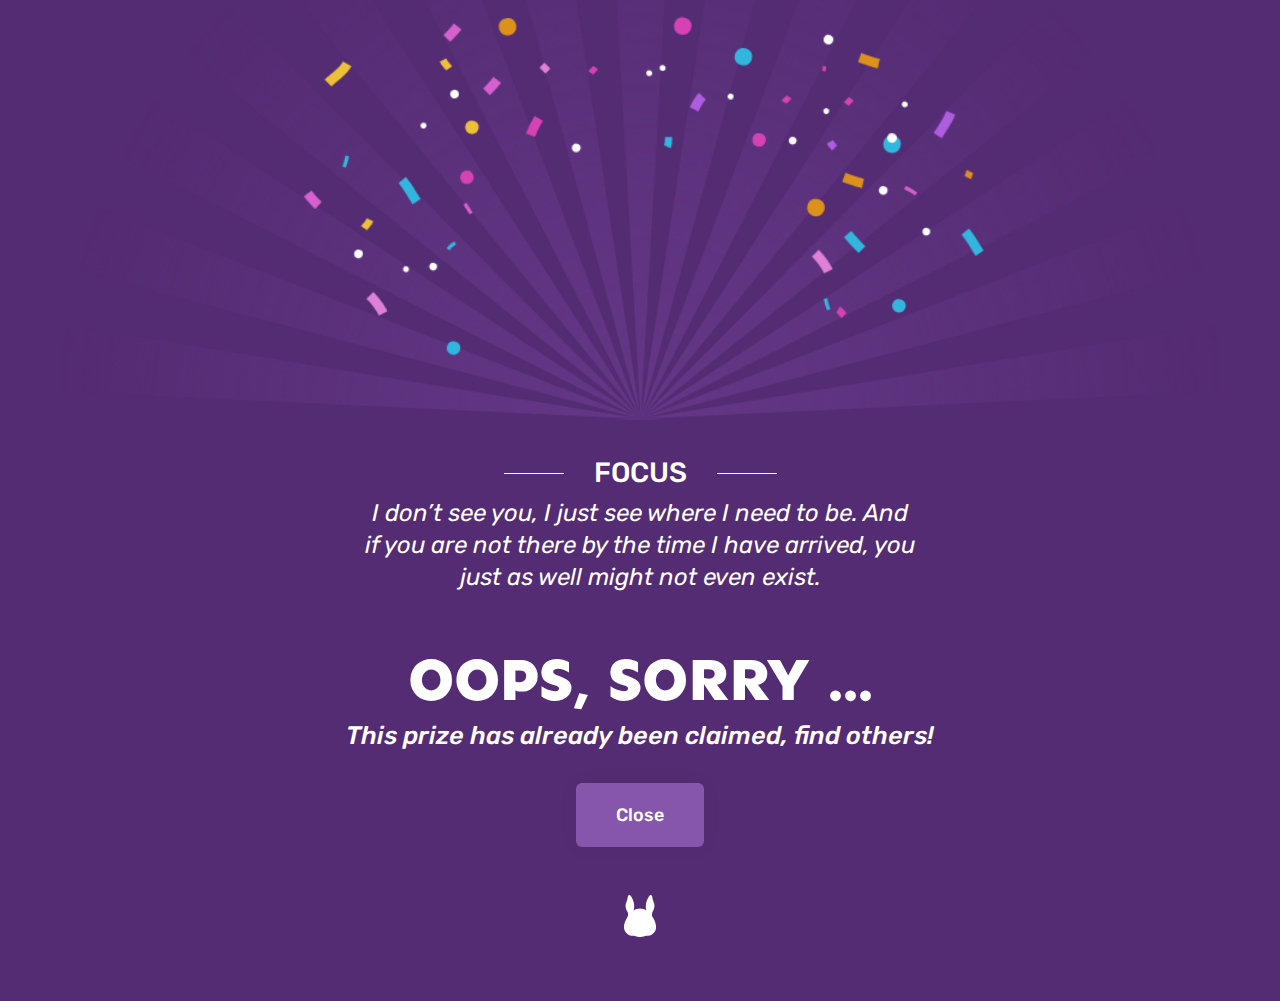
==== empty.html @ 6e360fe4 "main" ====
<!DOCTYPE html>
<html lang="en">
<head>
    <meta charset="UTF-8">
    <meta http-equiv="X-UA-Compatible" content="IE=edge">
    <meta name="viewport" content="width=device-width, initial-scale=1.0">
    <link rel="stylesheet" href="./assets/style.css">
    <title>Congratulations</title>
</head>
<body class="bg-purple">
    <main class="">
        <section class="congratulations__section">
            <div class="congratulations">
                <div class="congratulations__top-photo">
                    <img class="congratulations__photo" src="./assets/image.png" alt="">
                </div>
                <div class="congratulations__content">
                    <div class="congratulations__underphoto-wrapper">
                        <div class="congratulations__underphoto">
                            <h3 class="congratulations__underphoto-subtitle">
                                FOCUS
                            </h3>
                            <p class="congratulations__underphoto-paragraph">
                                I don’t see you, I just see where I need to be. And if you are not there by the time I have arrived, you just as well might not even exist.
                            </p>
                        </div>
                    </div>
                    <div class="congratulations__inner">
                        <h1 class="congratulations__title">
                            OOPS, sorry ...
                        </h1>
                        <h2 class="congratulations__subtitle">
                            This prize has already been claimed, find others!
                        </h2>
                        <div class="congratulations__btn-wrap">
                            <a href="#" class="congratulations__btn">
                                Close
                            </a>
                        </div>
    
                    </div>

                </div>
                
            </div>
        </section>
        
    </main>
    <footer>
        <div class="footer">
            <img src="./assets/logomark.png" alt="">
        </div>
    </footer>
</body>
</html>
---- assets/style.css ----
@import url('https://fonts.googleapis.com/css2?family=Sen:wght@800&display=swap');
@import url('https://fonts.googleapis.com/css2?family=Rubik:ital,wght@0,400;0,500;1,400;1,500&display=swap');


body{
    display: flex;
    flex-direction:column;
    min-height: 100vh;
}
main{
    flex: 1 0 auto;
}
footer{
    flex: 0 0 auto;
}
*{
    margin: 0;
    padding: 0;
}
div:empty,h1:empty,h2:empty,h3:empty,h4:empty,h5:empty,p:empty{
    display: none;
}
.bg-purple{
    background-color: #542C73;
    color: #fff;
}
.congratulations__top-photo{
    display: flex;
    align-items: flex-end;
    justify-content: center;
    width: 1200px;
    max-width:100%;
    margin: 0 auto;
    margin-bottom: 37px;;
    min-height: 420px;
    position: relative;
}
.congratulations__photo{
    position:absolute;
    z-index: -1;
    top: 0;left: 0;
    width: 100%;
    height:100%;
    background-size: 1200px auto;
    object-fit: cover;
}
.congratulations__title{
    font-family: Sen;
    font-style: normal;
    font-weight: 800;
    font-size: calc(56px + 8 * (100vw / 1960));
    line-height: 72px;
    text-transform: uppercase;
}
.congratulations__subtitle{
    margin-top:4px;
    font-family: Rubik;
    font-style: italic;
    font-weight: 500;
    font-size: calc(20px + 8 * (100vw / 1960));
    line-height: 32px;
}
.congratulations__inner{
    margin-top:50px;
    text-align: center;
    box-sizing: border-box;
}

.congratulations__input{
    -webkit-appearance: none;
    -moz-appearance:none;
    appearance: none;
    border: none;
    font-family: Rubik;
    font-style: normal;
    font-weight: normal;
    font-size: 18px;
    line-height: 32px;
    max-width: 100%;
    width: 538px;
    box-sizing: border-box;
    padding: 16px 32px;
    border-radius: 6px;
    outline: none;
}
.congratulations__input::placeholder{
    font-family: Rubik;
    font-style: normal;
    font-weight: normal;
    font-size: 18px;
    line-height: 32px;
    text-align: center;
    color: #A6A6A6;
    opacity: 0.4;
}
.congratulations__form-title{
    font-family: Rubik;
    font-style: normal;
    font-weight: normal;
    font-size: calc(16px + 8 * (100vw / 1960));;
    line-height: 32px;
}
.congratulations__form, .congratulations__content{
    margin-top:72px;
}
.congratulations__content{
    width: 800px;
    max-width:100%;
    margin: 0 auto;
    padding: 0 20px;
    box-sizing: border-box;
}
.congratulations__input-wrap{
    margin-top:16px;
}
.congratulations__btn-wrap{
    margin-top: 32px;
}
.congratulations__input-submit-wrap{
    margin-top:48px;
}
.congratulations__input-submit,.congratulations__btn{
    -webkit-appearance: none;
    -moz-appearance:none;
    appearance: none;
    border:none;
    background: #8656AC;
    box-shadow: 0px 0px 20px rgba(0, 0, 0, 0.05);
    border-radius: 6px;
    padding: 16px 40px;
    font-family: Rubik;
    font-style: normal;
    color: #fff;
    font-weight: 500;
    font-size: 18px;
    line-height: 32px;
    cursor: pointer;
    text-decoration: none;
    display: inline-block;
}
.congratulations__input-submit:hover , .congratulations__btn:hover{
    background: #a63aff;
}
.congratulations__prize{
    display: flex;
    justify-content:center;
    margin-bottom: -37px;
}
.congratulations__prize{
    position: relative;
    width: 256px;
    height: 256px;
}
.congratulations__prize-photo{
    position: absolute;
    width: 100%; height: 100%;
    object-fit: contain;
}
.congratulations__underphoto{
    width: 550px;
    max-width:100%;
    margin: 0 auto;
    text-align: center;
    box-sizing: border-box;
}
.congratulations__underphoto-subtitle{
    position: relative;
    font-family: Rubik;
    font-style: normal;
    font-weight: 500;
    font-size: 28px;
    line-height: 32px;
    white-space: nowrap;
}
.congratulations__underphoto-subtitle:before, .congratulations__underphoto-subtitle:after{
    content: "";
    width: 60px;
    border-bottom: 1px solid #fff;
    display:inline-block;
    transform: translateY(-8px);
}
.congratulations__underphoto-subtitle:before{
    margin-right: 24px;
}
.congratulations__underphoto-subtitle:after{
    margin-left:24px;
}
.congratulations__underphoto-paragraph{
    font-family: Rubik;
    font-style: italic;
    font-weight: normal;
    font-size: 24px;
    line-height: 32px;
    margin-top:8px;
}
.footer{
    display:flex;
    justify-content:center;
    padding-bottom: 64px;
    padding-top:48px;
}

@media screen and (max-width: 786px) {
    .congratulations__title{
        font-size:calc(47px + 8 * (100vw / 1960));
    }
    .congratulations__subtitle{
        font-size:calc(18px + 8 * (100vw / 1960));
    }
    .congratulations__top-photo{
        /* min-height: 300px; */
    }
}

@media screen and (max-width: 550px) {
    .congratulations__title{
        font-size:calc(32px + 8 * (100vw / 1960));
    }
}
@media screen and (max-width: 400px) {
    .congratulations__title{
        font-size:26px;
    }
}
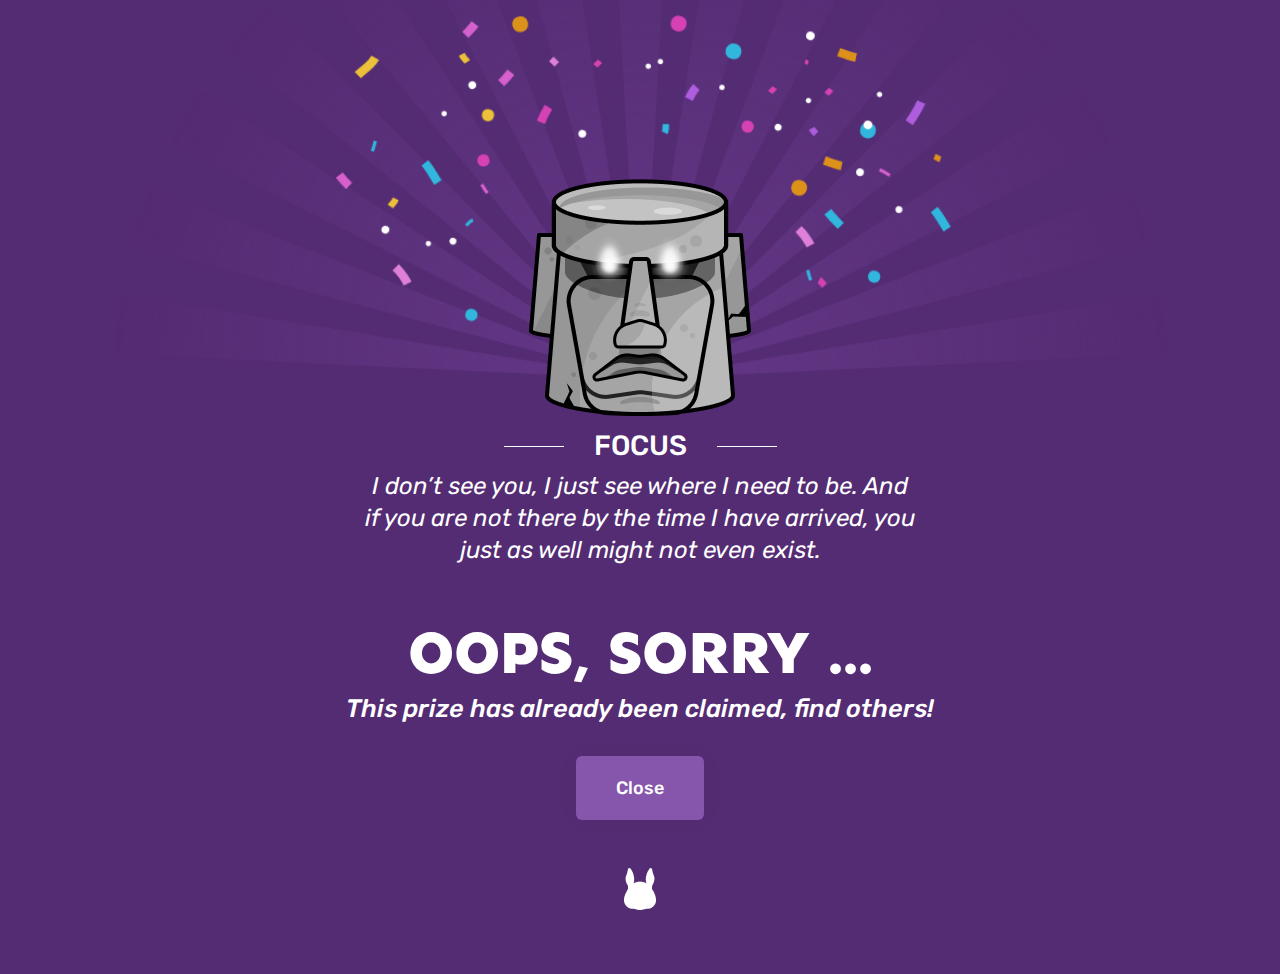
==== commit 61a66436: "empty page corrected" ====
--- a/empty.html
+++ b/empty.html
@@ -13,6 +13,9 @@
             <div class="congratulations">
                 <div class="congratulations__top-photo">
                     <img class="congratulations__photo" src="./assets/image.png" alt="">
+                    <div class="congratulations__prize">
+                        <img class="congratulations__prize-photo empty" src="./assets/item.png" alt="">
+                    </div>
                 </div>
                 <div class="congratulations__content">
                     <div class="congratulations__underphoto-wrapper">
--- a/assets/style.css
+++ b/assets/style.css
@@ -31,8 +31,8 @@
     width: 1200px;
     max-width:100%;
     margin: 0 auto;
-    margin-bottom: 37px;;
-    min-height: 420px;
+    margin-bottom: 50px;
+    min-height: 380px;
     position: relative;
 }
 .congratulations__photo{
@@ -144,7 +144,7 @@
 .congratulations__prize{
     display: flex;
     justify-content:center;
-    margin-bottom: -37px;
+    margin-bottom: -50px;
 }
 .congratulations__prize{
     position: relative;
@@ -155,6 +155,9 @@
     position: absolute;
     width: 100%; height: 100%;
     object-fit: contain;
+}
+.congratulations__prize-photo.empty{
+    filter: grayscale(100%);
 }
 .congratulations__underphoto{
     width: 550px;
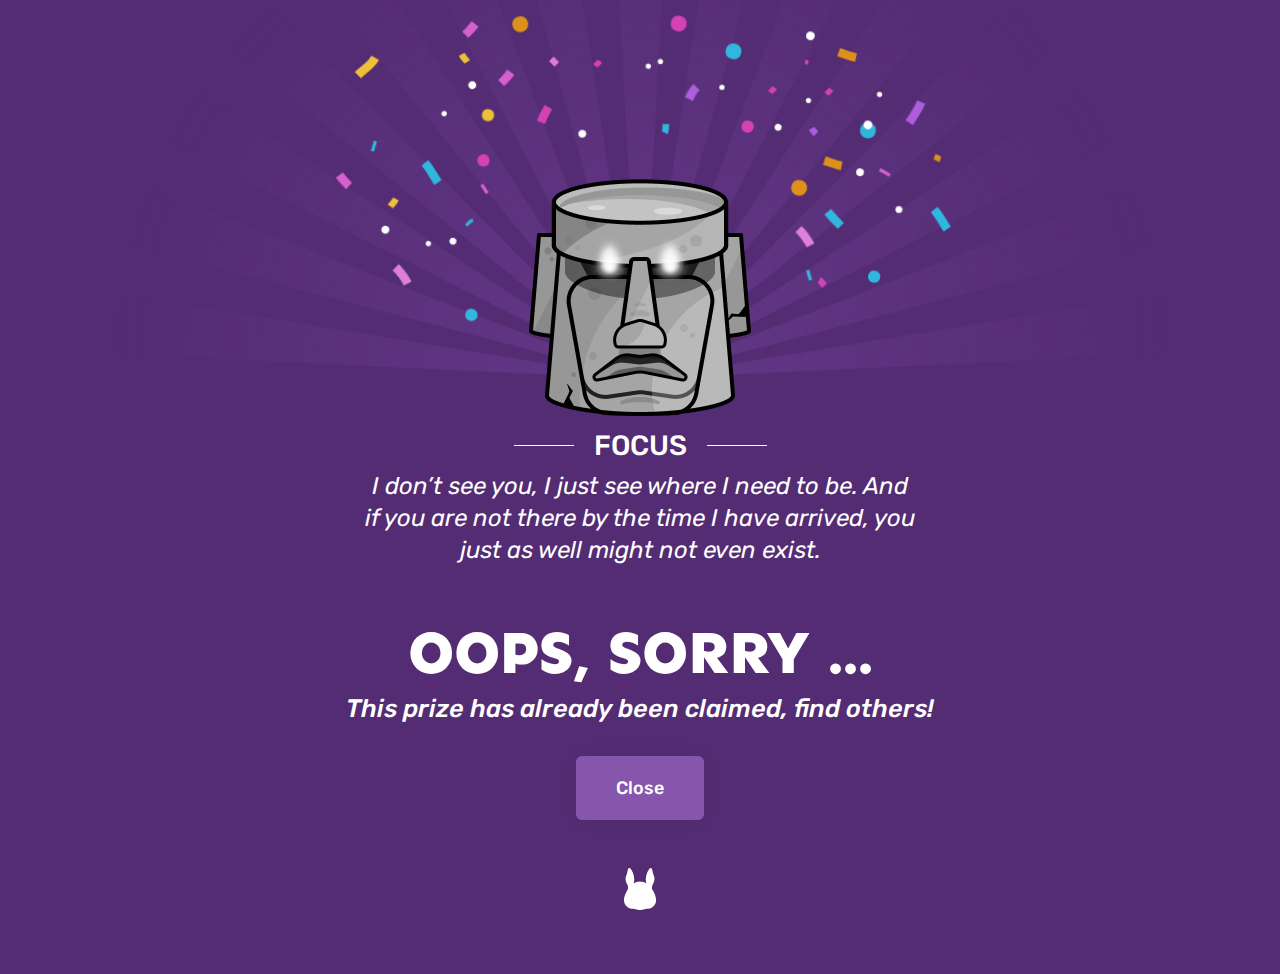
==== commit e403ae01: "corrected all" ====
--- a/empty.html
+++ b/empty.html
@@ -20,9 +20,17 @@
                 <div class="congratulations__content">
                     <div class="congratulations__underphoto-wrapper">
                         <div class="congratulations__underphoto">
-                            <h3 class="congratulations__underphoto-subtitle">
-                                FOCUS
-                            </h3>
+                            <div class="congratulations__underphoto-subtitle-wrapper">
+                                <span class="title-border">
+
+                                </span>
+                                <h3 class="congratulations__underphoto-subtitle">
+                                    FOCUS
+                                </h3>
+                                <span class="title-border">
+                                    
+                                </span>
+                            </div>
                             <p class="congratulations__underphoto-paragraph">
                                 I don’t see you, I just see where I need to be. And if you are not there by the time I have arrived, you just as well might not even exist.
                             </p>
--- a/assets/style.css
+++ b/assets/style.css
@@ -173,14 +173,19 @@
     font-weight: 500;
     font-size: 28px;
     line-height: 32px;
-    white-space: nowrap;
-}
-.congratulations__underphoto-subtitle:before, .congratulations__underphoto-subtitle:after{
-    content: "";
-    width: 60px;
+    display:inline-block;
+}
+.title-border{
+    width: 60px; 
     border-bottom: 1px solid #fff;
     display:inline-block;
-    transform: translateY(-8px);
+    transform:translateY(-50%);
+}
+.congratulations__underphoto-subtitle-wrapper{
+    width: 100%;
+    display:flex;
+    justify-content:center;
+    column-gap: 20px;
 }
 .congratulations__underphoto-subtitle:before{
     margin-right: 24px;
